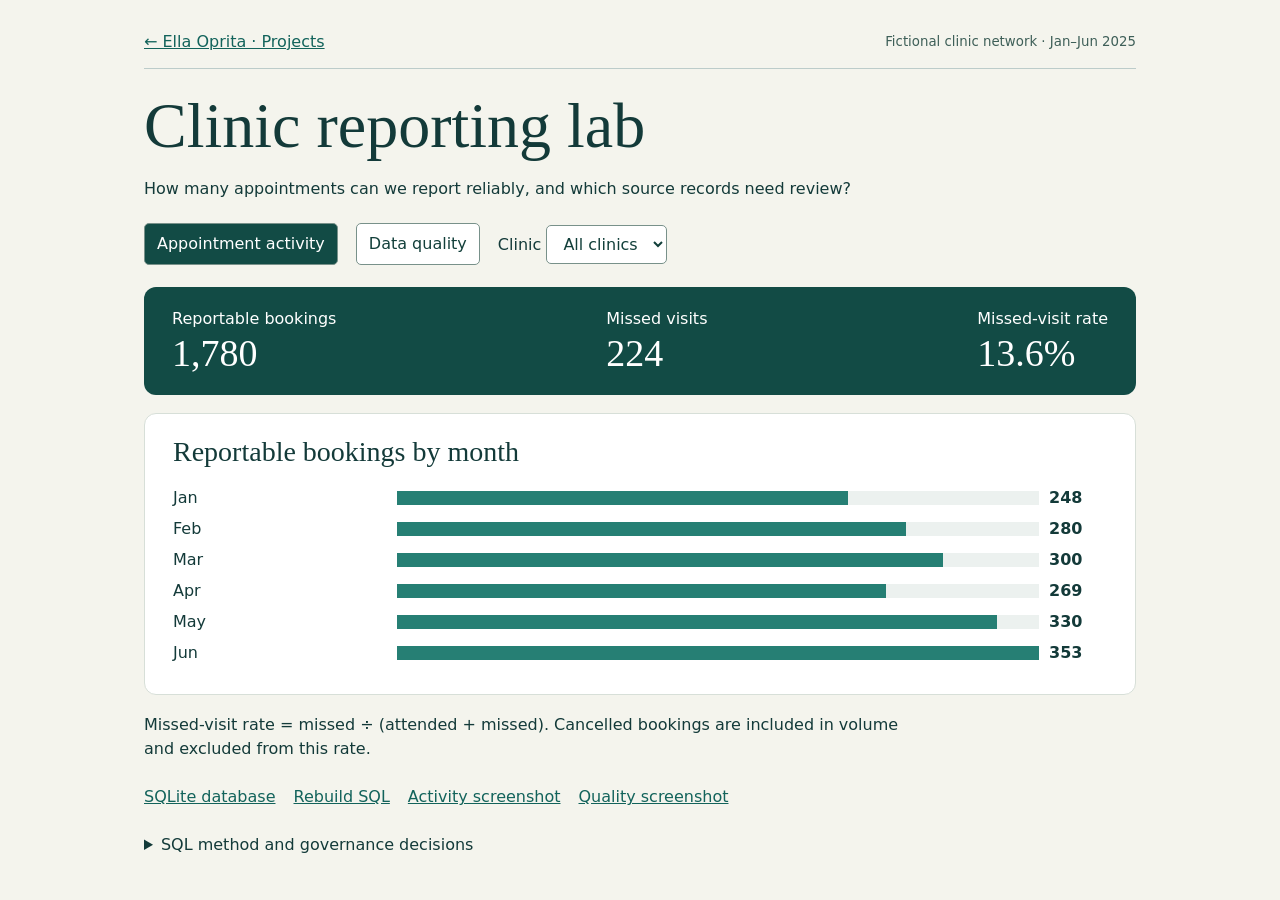
==== clinic-dashboard.html @ 9f638fd4 "Publish SQLite clinic reporting project and interactive dashboards" ====
<!DOCTYPE html><html lang="en"><meta charset="utf-8"><meta name="viewport" content="width=device-width,initial-scale=1"><title>Clinic reporting lab | Ella Oprita</title>
<style>*{box-sizing:border-box}body{margin:0;background:#f4f4ed;color:#133a39;font:16px/1.5 system-ui,sans-serif}main{max-width:1120px;margin:auto;padding:30px 5%}nav,footer,.toolbar,.metrics{display:flex;align-items:center;gap:18px;flex-wrap:wrap}nav{justify-content:space-between;border-bottom:1px solid #bcccca;padding-bottom:14px}a{color:#12635b}h1{font:normal clamp(38px,5vw,64px)/1.1 Georgia;margin:22px 0 4px}h2{font:normal 28px Georgia;margin:0 0 18px}p{max-width:75ch}.toolbar{margin:22px 0}button,select{font:inherit;border:1px solid #78918a;border-radius:5px;padding:8px 12px;background:white;color:#123f3a}button{cursor:pointer}button[aria-pressed=true]{background:#124b45;color:white}.metrics{background:#124b45;color:white;padding:20px 28px;border-radius:12px;justify-content:space-between}.metrics strong{display:block;font:38px Georgia}.panel{margin:18px 0;padding:22px 28px;background:#fff;border:1px solid #d7dfd8;border-radius:12px}.row{display:grid;grid-template-columns:minmax(60px,1fr) 3fr 58px;align-items:center;gap:10px;margin:7px 0}.track{background:#ecf1ef;height:14px}.bar{background:#267f74;height:100%}footer{margin:24px 0}small{color:#3e5f58}</style><main><nav><a href="index.html#projects">← Ella Oprita · Projects</a><small>Fictional clinic network · Jan–Jun 2025</small></nav><h1>Clinic reporting lab</h1><p>How many appointments can we report reliably, and which source records need review?</p><div class="toolbar"><button id="activity">Appointment activity</button><button id="quality">Data quality</button><label>Clinic <select id="clinic"><option>All clinics</option><option>North</option><option>Central</option><option>West</option></select></label></div><section id="report" aria-live="polite"></section><footer><a href="clinic.sqlite" download>SQLite database</a><a href="clinic.sql" download>Rebuild SQL</a><a href="clinic-activity.png">Activity screenshot</a><a href="clinic-quality.png">Quality screenshot</a></footer><details><summary>SQL method and governance decisions</summary><p>The raw export preserves load order. SQL checks required fields, validates visit outcomes and uses ROW_NUMBER by appointment ID to flag later occurrences. The reporting view excludes flagged rows. The two monthly SQL views feed the charts. Export month is retained even when the visit date is missing.</p><p>Proposed workflow: the scheduling lead checks exceptions against the booking system. The clinic operations manager approves rule changes. The reporting analyst reruns the checks and reconciles raw, flagged and reportable counts.</p></details></main><script>
const [activityData,qualityData]=[[{"clinic": "Central", "export_month": 1, "booked": 82, "attended": 62, "missed": 12, "cancelled": 8}, {"clinic": "North", "export_month": 1, "booked": 74, "attended": 64, "missed": 5, "cancelled": 5}, {"clinic": "West", "export_month": 1, "booked": 92, "attended": 75, "missed": 10, "cancelled": 7}, {"clinic": "Central", "export_month": 2, "booked": 93, "attended": 68, "missed": 20, "cancelled": 5}, {"clinic": "North", "export_month": 2, "booked": 84, "attended": 71, "missed": 5, "cancelled": 8}, {"clinic": "West", "export_month": 2, "booked": 103, "attended": 83, "missed": 13, "cancelled": 7}, {"clinic": "Central", "export_month": 3, "booked": 100, "attended": 75, "missed": 16, "cancelled": 9}, {"clinic": "North", "export_month": 3, "booked": 91, "attended": 78, "missed": 6, "cancelled": 7}, {"clinic": "West", "export_month": 3, "booked": 109, "attended": 84, "missed": 16, "cancelled": 9}, {"clinic": "Central", "export_month": 4, "booked": 90, "attended": 67, "missed": 16, "cancelled": 7}, {"clinic": "North", "export_month": 4, "booked": 81, "attended": 71, "missed": 5, "cancelled": 5}, {"clinic": "West", "export_month": 4, "booked": 98, "attended": 81, "missed": 12, "cancelled": 5}, {"clinic": "Central", "export_month": 5, "booked": 110, "attended": 84, "missed": 16, "cancelled": 10}, {"clinic": "North", "export_month": 5, "booked": 101, "attended": 88, "missed": 9, "cancelled": 4}, {"clinic": "West", "export_month": 5, "booked": 119, "attended": 93, "missed": 17, "cancelled": 9}, {"clinic": "Central", "export_month": 6, "booked": 117, "attended": 91, "missed": 21, "cancelled": 5}, {"clinic": "North", "export_month": 6, "booked": 109, "attended": 92, "missed": 8, "cancelled": 9}, {"clinic": "West", "export_month": 6, "booked": 127, "attended": 100, "missed": 17, "cancelled": 10}], [{"clinic": "Central", "export_month": 1, "n": 86, "missing": 2, "repeated": 1, "invalid": 1, "flagged": 4}, {"clinic": "North", "export_month": 1, "n": 76, "missing": 1, "repeated": 0, "invalid": 1, "flagged": 2}, {"clinic": "West", "export_month": 1, "n": 95, "missing": 1, "repeated": 1, "invalid": 1, "flagged": 3}, {"clinic": "Central", "export_month": 2, "n": 98, "missing": 2, "repeated": 1, "invalid": 2, "flagged": 5}, {"clinic": "North", "export_month": 2, "n": 89, "missing": 3, "repeated": 1, "invalid": 1, "flagged": 5}, {"clinic": "West", "export_month": 2, "n": 107, "missing": 2, "repeated": 1, "invalid": 1, "flagged": 4}, {"clinic": "Central", "export_month": 3, "n": 105, "missing": 3, "repeated": 1, "invalid": 1, "flagged": 5}, {"clinic": "North", "export_month": 3, "n": 96, "missing": 2, "repeated": 1, "invalid": 2, "flagged": 5}, {"clinic": "West", "export_month": 3, "n": 114, "missing": 2, "repeated": 1, "invalid": 2, "flagged": 5}, {"clinic": "Central", "export_month": 4, "n": 94, "missing": 2, "repeated": 1, "invalid": 1, "flagged": 4}, {"clinic": "North", "export_month": 4, "n": 85, "missing": 2, "repeated": 1, "invalid": 1, "flagged": 4}, {"clinic": "West", "export_month": 4, "n": 103, "missing": 2, "repeated": 1, "invalid": 2, "flagged": 5}, {"clinic": "Central", "export_month": 5, "n": 115, "missing": 2, "repeated": 1, "invalid": 2, "flagged": 5}, {"clinic": "North", "export_month": 5, "n": 106, "missing": 3, "repeated": 1, "invalid": 1, "flagged": 5}, {"clinic": "West", "export_month": 5, "n": 124, "missing": 3, "repeated": 1, "invalid": 1, "flagged": 5}, {"clinic": "Central", "export_month": 6, "n": 123, "missing": 3, "repeated": 1, "invalid": 2, "flagged": 6}, {"clinic": "North", "export_month": 6, "n": 114, "missing": 2, "repeated": 1, "invalid": 2, "flagged": 5}, {"clinic": "West", "export_month": 6, "n": 132, "missing": 3, "repeated": 1, "invalid": 1, "flagged": 5}]];
const by=id=>document.getElementById(id);let mode='activity';
function draw(){const quality=mode==='quality';for(const id of ['activity','quality'])by(id).setAttribute('aria-pressed',id===mode);
const rows=(quality?qualityData:activityData).filter(r=>by('clinic').value==='All clinics'||r.clinic===by('clinic').value);
const sum=(k,rs=rows)=>rs.reduce((a,r)=>a+r[k],0);
const fmt=n=>n.toLocaleString('en-IE'); const metrics=quality?[['Source rows',fmt(sum('n'))],['Rows flagged',fmt(sum('flagged'))],['Reportable rows',fmt(sum('n')-sum('flagged'))]]:[['Reportable bookings',fmt(sum('booked'))],['Missed visits',fmt(sum('missed'))],['Missed-visit rate',(100*sum('missed')/(sum('attended')+sum('missed'))).toFixed(1)+'%']];
const bars=quality?[['Missing field',sum('missing')],['Repeated ID',sum('repeated')],['Invalid status',sum('invalid')]]:['Jan','Feb','Mar','Apr','May','Jun'].map((m,i)=>[m,sum('booked',rows.filter(r=>r.export_month===i+1))]);const max=Math.max(1,...bars.map(b=>b[1]));
by('report').innerHTML='<div class="metrics">'+metrics.map(([k,v])=>'<div>'+k+'<strong>'+v+'</strong></div>').join('')+'</div><div class="panel"><h2>'+(quality?'Exceptions by validation rule':'Reportable bookings by month')+'</h2>'+bars.map(([k,v])=>'<div class="row"><span>'+k+'</span><div class="track"><div class="bar" style="width:'+100*v/max+'%"></div></div><b>'+v+'</b></div>').join('')+'</div><p>'+(quality?'A row can fail several checks. Rows flagged counts each affected source row once. Review exceptions before releasing the report.':'Missed-visit rate = missed ÷ (attended + missed). Cancelled bookings are included in volume and excluded from this rate.')+'</p>';}
for(const id of ['activity','quality'])by(id).onclick=()=>{mode=id;draw()};by('clinic').onchange=draw;draw();
</script></html>
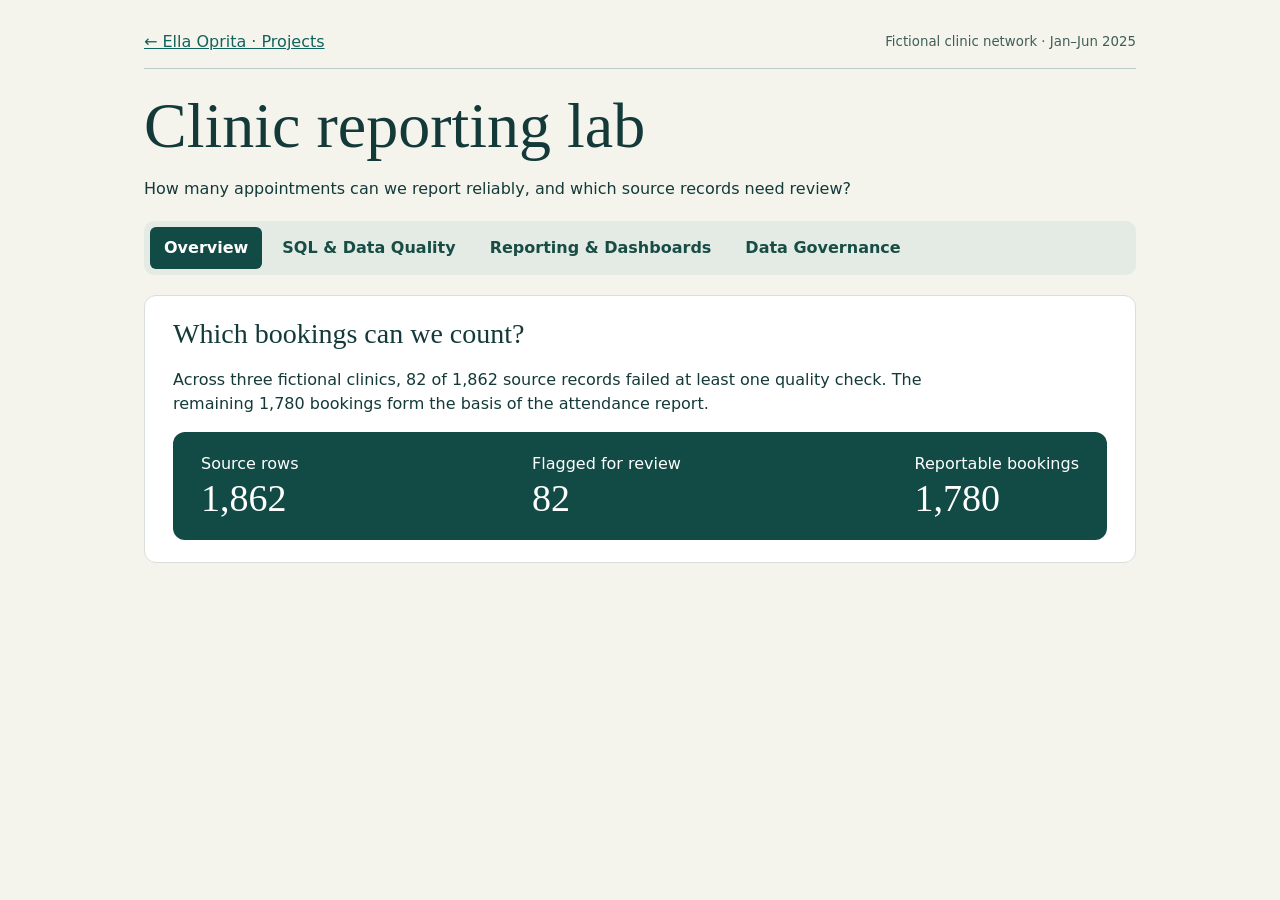
==== commit f6dc06cb: "Organise the clinic case study into four sections" ====
--- a/clinic-dashboard.html
+++ b/clinic-dashboard.html
@@ -1,12 +1,37 @@
 <!DOCTYPE html><html lang="en"><meta charset="utf-8"><meta name="viewport" content="width=device-width,initial-scale=1"><title>Clinic reporting lab | Ella Oprita</title>
-<style>*{box-sizing:border-box}body{margin:0;background:#f4f4ed;color:#133a39;font:16px/1.5 system-ui,sans-serif}main{max-width:1120px;margin:auto;padding:30px 5%}nav,footer,.toolbar,.metrics{display:flex;align-items:center;gap:18px;flex-wrap:wrap}nav{justify-content:space-between;border-bottom:1px solid #bcccca;padding-bottom:14px}a{color:#12635b}h1{font:normal clamp(38px,5vw,64px)/1.1 Georgia;margin:22px 0 4px}h2{font:normal 28px Georgia;margin:0 0 18px}p{max-width:75ch}.toolbar{margin:22px 0}button,select{font:inherit;border:1px solid #78918a;border-radius:5px;padding:8px 12px;background:white;color:#123f3a}button{cursor:pointer}button[aria-pressed=true]{background:#124b45;color:white}.metrics{background:#124b45;color:white;padding:20px 28px;border-radius:12px;justify-content:space-between}.metrics strong{display:block;font:38px Georgia}.panel{margin:18px 0;padding:22px 28px;background:#fff;border:1px solid #d7dfd8;border-radius:12px}.row{display:grid;grid-template-columns:minmax(60px,1fr) 3fr 58px;align-items:center;gap:10px;margin:7px 0}.track{background:#ecf1ef;height:14px}.bar{background:#267f74;height:100%}footer{margin:24px 0}small{color:#3e5f58}</style><main><nav><a href="index.html#projects">← Ella Oprita · Projects</a><small>Fictional clinic network · Jan–Jun 2025</small></nav><h1>Clinic reporting lab</h1><p>How many appointments can we report reliably, and which source records need review?</p><div class="toolbar"><button id="activity">Appointment activity</button><button id="quality">Data quality</button><label>Clinic <select id="clinic"><option>All clinics</option><option>North</option><option>Central</option><option>West</option></select></label></div><section id="report" aria-live="polite"></section><footer><a href="clinic.sqlite" download>SQLite database</a><a href="clinic.sql" download>Rebuild SQL</a><a href="clinic-activity.png">Activity screenshot</a><a href="clinic-quality.png">Quality screenshot</a></footer><details><summary>SQL method and governance decisions</summary><p>The raw export preserves load order. SQL checks required fields, validates visit outcomes and uses ROW_NUMBER by appointment ID to flag later occurrences. The reporting view excludes flagged rows. The two monthly SQL views feed the charts. Export month is retained even when the visit date is missing.</p><p>Proposed workflow: the scheduling lead checks exceptions against the booking system. The clinic operations manager approves rule changes. The reporting analyst reruns the checks and reconciles raw, flagged and reportable counts.</p></details></main><script>
+<style>*{box-sizing:border-box}body{margin:0;background:#f4f4ed;color:#133a39;font:16px/1.5 system-ui,sans-serif}main{max-width:1120px;margin:auto;padding:30px 5%}nav,footer,.toolbar,.metrics{display:flex;align-items:center;gap:18px;flex-wrap:wrap}nav{justify-content:space-between;border-bottom:1px solid #bcccca;padding-bottom:14px}a{color:#12635b}h1{font:normal clamp(38px,5vw,64px)/1.1 Georgia;margin:22px 0 4px}h2{font:normal 28px Georgia;margin:0 0 18px}p{max-width:75ch}.toolbar{margin:22px 0}button,select{font:inherit;border:1px solid #78918a;border-radius:5px;padding:8px 12px;background:white;color:#123f3a}button{cursor:pointer}button[aria-pressed=true]{background:#124b45;color:white}.metrics{background:#124b45;color:white;padding:20px 28px;border-radius:12px;justify-content:space-between}.metrics strong{display:block;font:38px Georgia}.panel{margin:18px 0;padding:22px 28px;background:#fff;border:1px solid #d7dfd8;border-radius:12px}.row{display:grid;grid-template-columns:minmax(60px,1fr) 3fr 58px;align-items:center;gap:10px;margin:7px 0}.track{background:#ecf1ef;height:14px}.bar{background:#267f74;height:100%}footer{margin:24px 0}small{color:#3e5f58}.sections{justify-content:flex-start;gap:6px;margin:20px 0;padding:6px;background:#e4ebe5;border:0;border-radius:10px}.sections a{padding:9px 14px;border-radius:6px;text-decoration:none;color:#184d46;font-weight:600}.sections a[aria-current]{background:#124b45;color:white}.sections a:focus-visible{outline:3px solid #926530}pre{overflow:auto;background:#eff3ee;padding:16px}[hidden]{display:none!important}@media(max-width:600px){.sections{display:grid;grid-template-columns:1fr 1fr}.sections a{padding:9px 6px}}</style><main><nav><a href="index.html#projects">← Ella Oprita · Projects</a><small>Fictional clinic network · Jan–Jun 2025</small></nav><h1>Clinic reporting lab</h1><p>How many appointments can we report reliably, and which source records need review?</p><nav class="sections" aria-label="Project sections"><a data-page="overview" href="#overview">Overview</a>
+<a data-page="quality" href="#quality">SQL &amp; Data Quality</a>
+<a data-page="activity" href="#activity">Reporting &amp; Dashboards</a>
+<a data-page="governance" href="#governance">Data Governance</a></nav>
+<section id="overview" class="panel"><h2>Which bookings can we count?</h2><p>Across three fictional clinics, 82 of 1,862 source records failed at least one quality check. The remaining 1,780 bookings form the basis of the attendance report.</p><div class="metrics"><div>Source rows<strong>1,862</strong></div><div>Flagged for review<strong>82</strong></div><div>Reportable bookings<strong>1,780</strong></div></div></section>
+<div id="dashboard" hidden><div class="toolbar"><label>Clinic <select id="clinic"><option>All clinics</option><option>North</option><option>Central</option><option>West</option></select></label></div><section id="report" aria-live="polite"></section></div>
+<section id="quality" hidden class="panel"><h2>Inspect the checks in SQLite</h2><p>Group rows by appointment ID to find repeated bookings. The quality view flags later occurrences in load order and preserves the source rows for investigation.</p><pre>SELECT appointment_id, COUNT(*) AS occurrences
+FROM booking_raw
+GROUP BY appointment_id
+HAVING COUNT(*) &gt; 1;</pre><footer><a href="clinic.sqlite" download>Download SQLite database</a><a href="clinic.sql" download>Download rebuild SQL</a><a href="clinic-quality.png">Quality screenshot</a></footer><a href="index.html#quality">Compare raw and reporting datasets</a></section>
+<section id="activity" hidden class="panel"><h2>Attendance across the network</h2><p>Of 1,780 reportable bookings, 1,427 were attended, 224 were missed and 129 were cancelled. The missed-visit rate across all clinics was 13.6%.</p><footer><a href="clinic-activity.png">Activity screenshot</a><a href="index.html#appointments">Explore quarterly trends and chart data</a></footer></section>
+<section id="governance" hidden class="panel"><h2>Who resolves a flagged record?</h2><p>In this proposed workflow, the scheduling lead checks the flagged booking against the source system. The clinic operations manager approves changes to the rules and signs off on access. The reporting analyst reruns the checks before releasing the figures.</p><a href="index.html#governance">View responsibilities and field definitions</a></section></main><script>
 const [activityData,qualityData]=[[{"clinic": "Central", "export_month": 1, "booked": 82, "attended": 62, "missed": 12, "cancelled": 8}, {"clinic": "North", "export_month": 1, "booked": 74, "attended": 64, "missed": 5, "cancelled": 5}, {"clinic": "West", "export_month": 1, "booked": 92, "attended": 75, "missed": 10, "cancelled": 7}, {"clinic": "Central", "export_month": 2, "booked": 93, "attended": 68, "missed": 20, "cancelled": 5}, {"clinic": "North", "export_month": 2, "booked": 84, "attended": 71, "missed": 5, "cancelled": 8}, {"clinic": "West", "export_month": 2, "booked": 103, "attended": 83, "missed": 13, "cancelled": 7}, {"clinic": "Central", "export_month": 3, "booked": 100, "attended": 75, "missed": 16, "cancelled": 9}, {"clinic": "North", "export_month": 3, "booked": 91, "attended": 78, "missed": 6, "cancelled": 7}, {"clinic": "West", "export_month": 3, "booked": 109, "attended": 84, "missed": 16, "cancelled": 9}, {"clinic": "Central", "export_month": 4, "booked": 90, "attended": 67, "missed": 16, "cancelled": 7}, {"clinic": "North", "export_month": 4, "booked": 81, "attended": 71, "missed": 5, "cancelled": 5}, {"clinic": "West", "export_month": 4, "booked": 98, "attended": 81, "missed": 12, "cancelled": 5}, {"clinic": "Central", "export_month": 5, "booked": 110, "attended": 84, "missed": 16, "cancelled": 10}, {"clinic": "North", "export_month": 5, "booked": 101, "attended": 88, "missed": 9, "cancelled": 4}, {"clinic": "West", "export_month": 5, "booked": 119, "attended": 93, "missed": 17, "cancelled": 9}, {"clinic": "Central", "export_month": 6, "booked": 117, "attended": 91, "missed": 21, "cancelled": 5}, {"clinic": "North", "export_month": 6, "booked": 109, "attended": 92, "missed": 8, "cancelled": 9}, {"clinic": "West", "export_month": 6, "booked": 127, "attended": 100, "missed": 17, "cancelled": 10}], [{"clinic": "Central", "export_month": 1, "n": 86, "missing": 2, "repeated": 1, "invalid": 1, "flagged": 4}, {"clinic": "North", "export_month": 1, "n": 76, "missing": 1, "repeated": 0, "invalid": 1, "flagged": 2}, {"clinic": "West", "export_month": 1, "n": 95, "missing": 1, "repeated": 1, "invalid": 1, "flagged": 3}, {"clinic": "Central", "export_month": 2, "n": 98, "missing": 2, "repeated": 1, "invalid": 2, "flagged": 5}, {"clinic": "North", "export_month": 2, "n": 89, "missing": 3, "repeated": 1, "invalid": 1, "flagged": 5}, {"clinic": "West", "export_month": 2, "n": 107, "missing": 2, "repeated": 1, "invalid": 1, "flagged": 4}, {"clinic": "Central", "export_month": 3, "n": 105, "missing": 3, "repeated": 1, "invalid": 1, "flagged": 5}, {"clinic": "North", "export_month": 3, "n": 96, "missing": 2, "repeated": 1, "invalid": 2, "flagged": 5}, {"clinic": "West", "export_month": 3, "n": 114, "missing": 2, "repeated": 1, "invalid": 2, "flagged": 5}, {"clinic": "Central", "export_month": 4, "n": 94, "missing": 2, "repeated": 1, "invalid": 1, "flagged": 4}, {"clinic": "North", "export_month": 4, "n": 85, "missing": 2, "repeated": 1, "invalid": 1, "flagged": 4}, {"clinic": "West", "export_month": 4, "n": 103, "missing": 2, "repeated": 1, "invalid": 2, "flagged": 5}, {"clinic": "Central", "export_month": 5, "n": 115, "missing": 2, "repeated": 1, "invalid": 2, "flagged": 5}, {"clinic": "North", "export_month": 5, "n": 106, "missing": 3, "repeated": 1, "invalid": 1, "flagged": 5}, {"clinic": "West", "export_month": 5, "n": 124, "missing": 3, "repeated": 1, "invalid": 1, "flagged": 5}, {"clinic": "Central", "export_month": 6, "n": 123, "missing": 3, "repeated": 1, "invalid": 2, "flagged": 6}, {"clinic": "North", "export_month": 6, "n": 114, "missing": 2, "repeated": 1, "invalid": 2, "flagged": 5}, {"clinic": "West", "export_month": 6, "n": 132, "missing": 3, "repeated": 1, "invalid": 1, "flagged": 5}]];
 const by=id=>document.getElementById(id);let mode='activity';
-function draw(){const quality=mode==='quality';for(const id of ['activity','quality'])by(id).setAttribute('aria-pressed',id===mode);
+function draw(){const quality=mode==='quality';
 const rows=(quality?qualityData:activityData).filter(r=>by('clinic').value==='All clinics'||r.clinic===by('clinic').value);
 const sum=(k,rs=rows)=>rs.reduce((a,r)=>a+r[k],0);
 const fmt=n=>n.toLocaleString('en-IE'); const metrics=quality?[['Source rows',fmt(sum('n'))],['Rows flagged',fmt(sum('flagged'))],['Reportable rows',fmt(sum('n')-sum('flagged'))]]:[['Reportable bookings',fmt(sum('booked'))],['Missed visits',fmt(sum('missed'))],['Missed-visit rate',(100*sum('missed')/(sum('attended')+sum('missed'))).toFixed(1)+'%']];
 const bars=quality?[['Missing field',sum('missing')],['Repeated ID',sum('repeated')],['Invalid status',sum('invalid')]]:['Jan','Feb','Mar','Apr','May','Jun'].map((m,i)=>[m,sum('booked',rows.filter(r=>r.export_month===i+1))]);const max=Math.max(1,...bars.map(b=>b[1]));
 by('report').innerHTML='<div class="metrics">'+metrics.map(([k,v])=>'<div>'+k+'<strong>'+v+'</strong></div>').join('')+'</div><div class="panel"><h2>'+(quality?'Exceptions by validation rule':'Reportable bookings by month')+'</h2>'+bars.map(([k,v])=>'<div class="row"><span>'+k+'</span><div class="track"><div class="bar" style="width:'+100*v/max+'%"></div></div><b>'+v+'</b></div>').join('')+'</div><p>'+(quality?'A row can fail several checks. Rows flagged counts each affected source row once. Review exceptions before releasing the report.':'Missed-visit rate = missed ÷ (attended + missed). Cancelled bookings are included in volume and excluded from this rate.')+'</p>';}
-for(const id of ['activity','quality'])by(id).onclick=()=>{mode=id;draw()};by('clinic').onchange=draw;draw();
+function showSection() {
+  const pages = ['overview', 'quality', 'activity', 'governance'];
+  const selected = pages.includes(location.hash.slice(1)) ? location.hash.slice(1) : 'overview';
+  for (const page of pages) by(page).hidden = page !== selected;
+  for (const link of document.querySelectorAll('[data-page]')) {
+    if (link.dataset.page === selected) link.setAttribute('aria-current', 'page');
+    else link.removeAttribute('aria-current');
+  }
+  const hasChart = selected === 'quality' || selected === 'activity';
+  by('dashboard').hidden = !hasChart;
+  if (hasChart) { mode = selected; draw(); }
+}
+by('clinic').onchange = draw;
+window.addEventListener('hashchange', showSection);
+showSection();
 </script></html>
